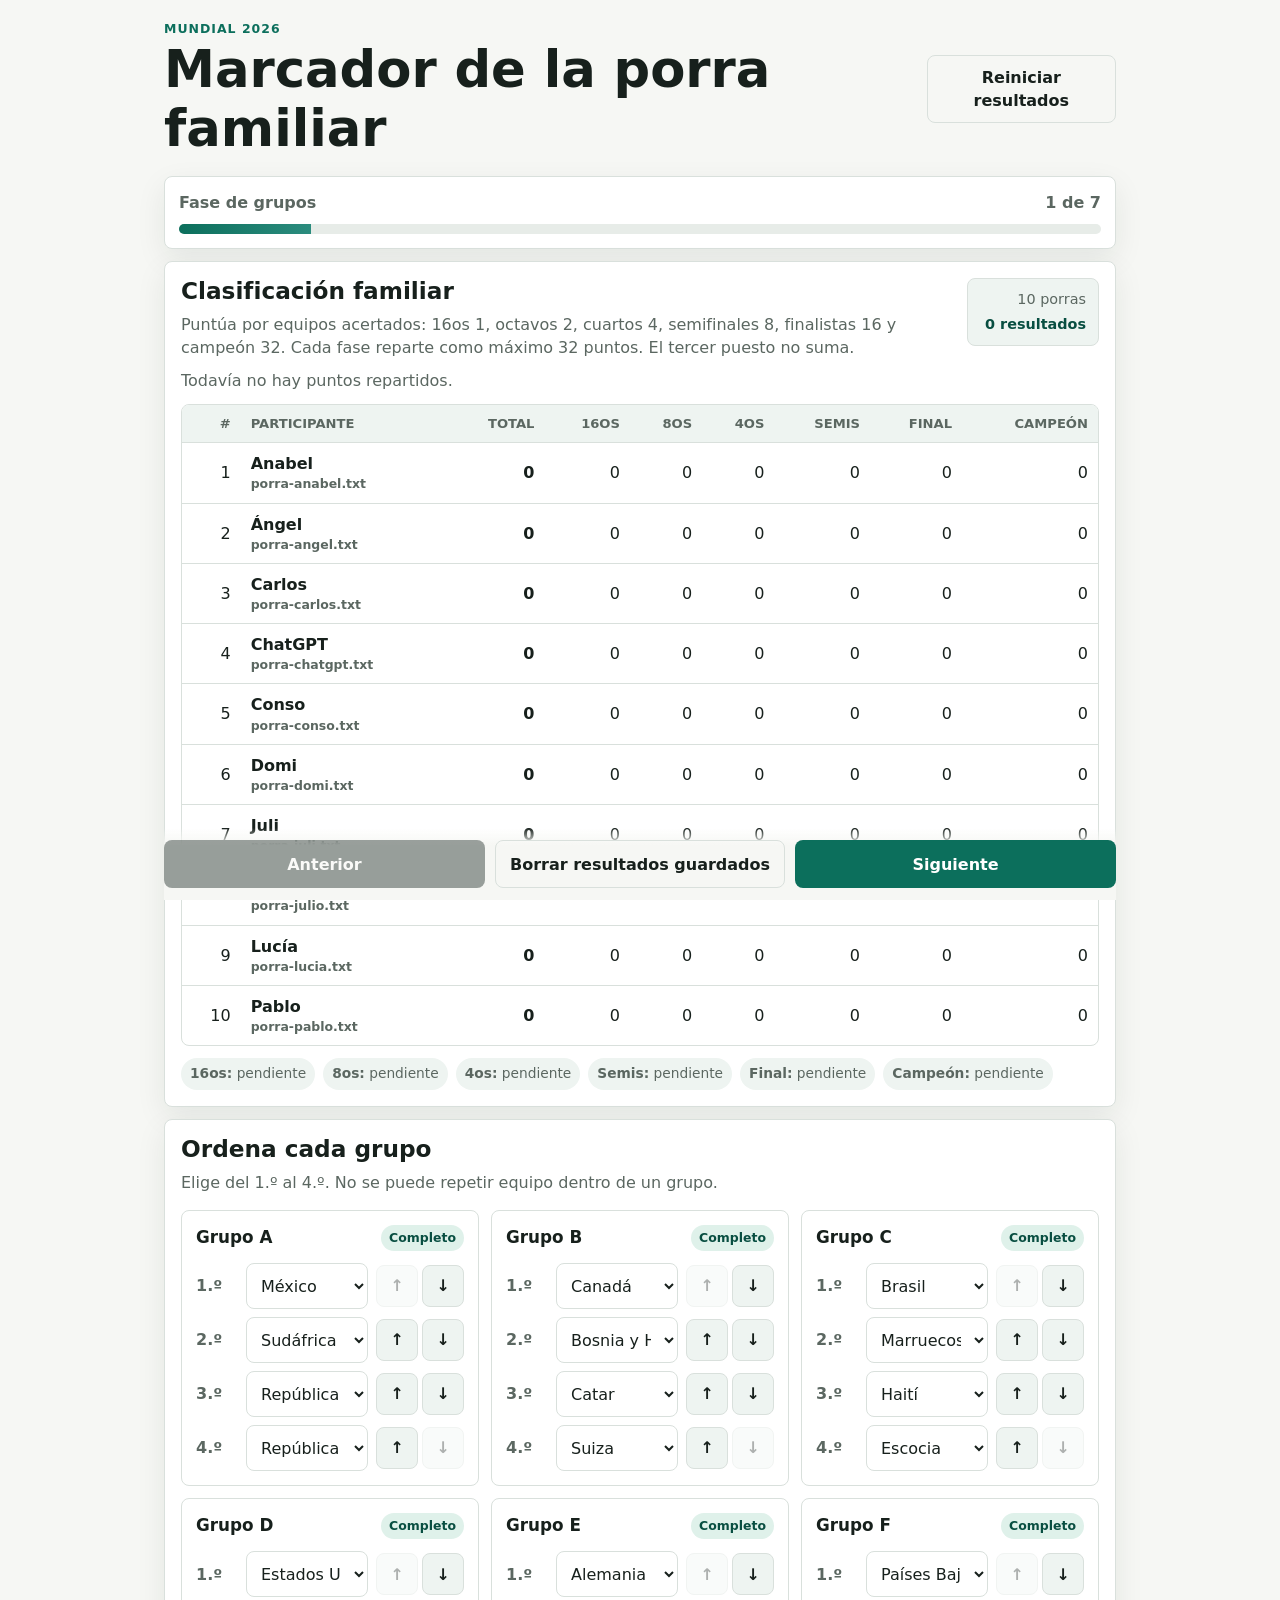
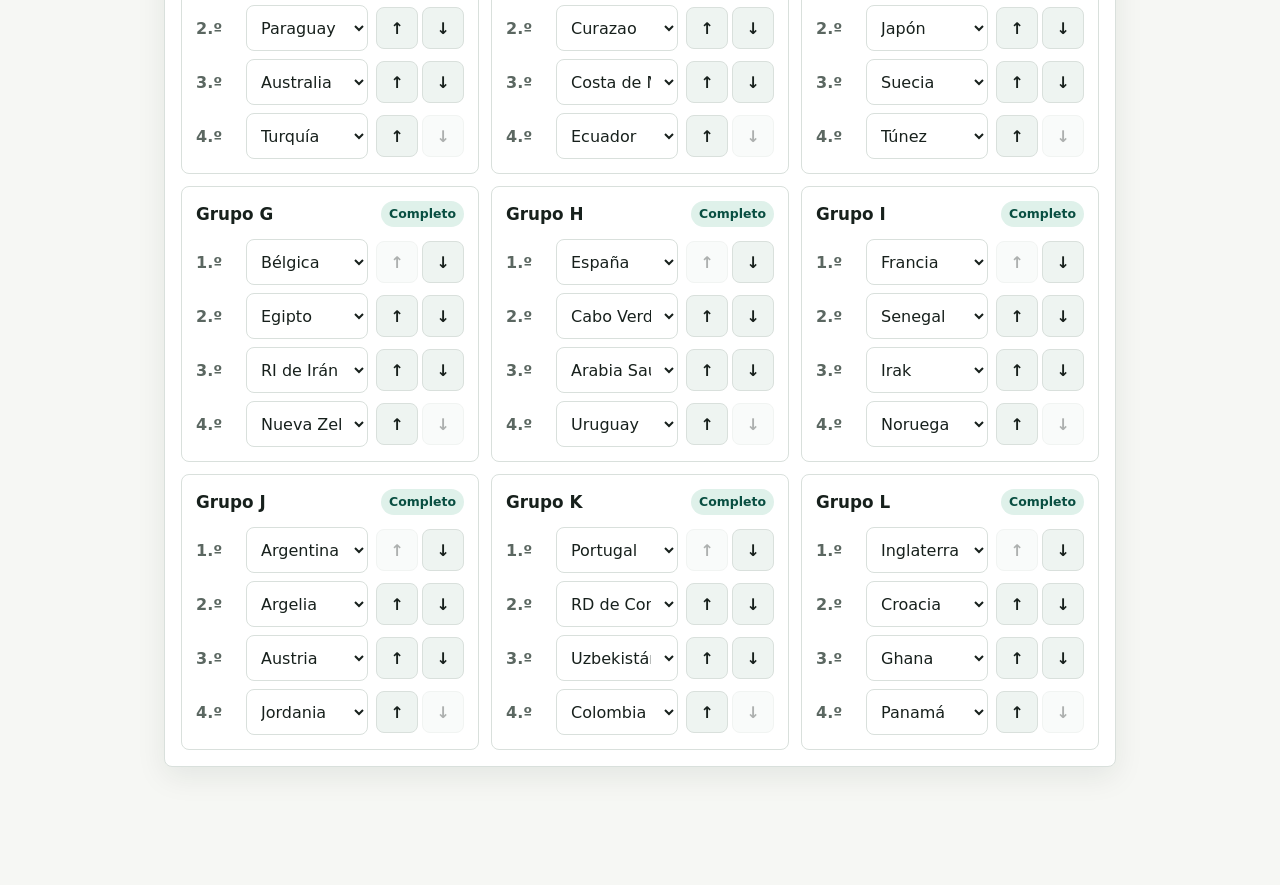
==== index.html @ 690d96e9 "Add family World Cup pool app" ====
<!doctype html>
<html lang="es">
  <head>
    <meta charset="utf-8">
    <meta name="viewport" content="width=device-width, initial-scale=1">
    <title>Porra Mundial 2026</title>
    <link rel="icon" href="data:image/svg+xml,%3Csvg xmlns='http://www.w3.org/2000/svg' viewBox='0 0 64 64'%3E%3Ccircle cx='32' cy='32' r='28' fill='%230c6f5c'/%3E%3Cpath fill='white' d='M20 18h24v28H20z'/%3E%3Cpath fill='%23c7353d' d='M20 18h8v28h-8zM36 18h8v28h-8z'/%3E%3C/svg%3E">
    <link rel="stylesheet" href="styles.css">
  </head>
  <body>
    <div class="app-shell">
      <header class="app-header">
        <div>
          <p class="eyebrow">Mundial 2026</p>
          <h1>Marcador de la porra familiar</h1>
        </div>
        <button id="resetButton" class="button button-ghost" type="button">Reiniciar resultados</button>
      </header>

      <main>
        <section class="progress-panel" aria-label="Progreso">
          <div id="stepLabel" class="step-label"></div>
          <div class="progress-track">
            <div id="progressBar" class="progress-bar"></div>
          </div>
        </section>

        <section id="message" class="message" role="status" aria-live="polite" hidden></section>
        <section id="leaderboard" class="leaderboard-panel" aria-label="Clasificación familiar"></section>
        <section id="app" class="step-content"></section>

        <nav class="nav-actions" aria-label="Navegación de la porra">
          <button id="prevButton" class="button button-secondary" type="button">Anterior</button>
          <button id="clearStorageButton" class="button button-ghost" type="button">Borrar resultados guardados</button>
          <button id="nextButton" class="button button-primary" type="button">Siguiente</button>
        </nav>
      </main>
    </div>

    <script src="forecasts.js"></script>
    <script src="app.js"></script>
  </body>
</html>
---- styles.css ----
:root {
  color-scheme: light;
  --bg: #f6f7f4;
  --surface: #ffffff;
  --surface-strong: #eef4f1;
  --ink: #17201c;
  --muted: #5b6761;
  --line: #d9e0dc;
  --primary: #0c6f5c;
  --primary-dark: #084e41;
  --accent: #c7353d;
  --warning: #9a5a00;
  --warning-bg: #fff4df;
  --shadow: 0 10px 30px rgba(17, 32, 27, 0.08);
}

* {
  box-sizing: border-box;
}

body {
  margin: 0;
  background: var(--bg);
  color: var(--ink);
  font-family: system-ui, -apple-system, BlinkMacSystemFont, "Segoe UI", sans-serif;
  font-size: 16px;
  line-height: 1.45;
}

button,
select,
textarea {
  font: inherit;
}

.app-shell {
  width: min(100%, 980px);
  margin: 0 auto;
  padding: 20px 14px 34px;
}

.app-header {
  display: flex;
  align-items: center;
  justify-content: space-between;
  gap: 14px;
  margin-bottom: 18px;
}

.eyebrow {
  margin: 0 0 2px;
  color: var(--primary);
  font-size: 0.78rem;
  font-weight: 800;
  letter-spacing: 0.08em;
  text-transform: uppercase;
}

h1,
h2,
h3 {
  margin: 0;
  line-height: 1.15;
}

h1 {
  font-size: clamp(1.8rem, 7vw, 3.2rem);
}

h2 {
  margin-bottom: 8px;
  font-size: 1.45rem;
}

h3 {
  font-size: 1.05rem;
}

.intro-text,
.hint {
  color: var(--muted);
}

.progress-panel,
.step-content,
.message,
.leaderboard-panel {
  background: var(--surface);
  border: 1px solid var(--line);
  border-radius: 8px;
  box-shadow: var(--shadow);
}

.progress-panel {
  padding: 14px;
  margin-bottom: 12px;
}

.step-label {
  display: flex;
  justify-content: space-between;
  gap: 10px;
  color: var(--muted);
  font-weight: 700;
}

.progress-track {
  height: 10px;
  overflow: hidden;
  margin-top: 10px;
  background: #e7ece8;
  border-radius: 999px;
}

.progress-bar {
  width: 0;
  height: 100%;
  background: linear-gradient(90deg, var(--primary), #2b8c7e);
  transition: width 180ms ease;
}

.message {
  margin-bottom: 12px;
  padding: 12px 14px;
  color: var(--warning);
  background: var(--warning-bg);
  border-color: #f0d49a;
  font-weight: 700;
}

.message.success {
  color: var(--primary-dark);
  background: #e6f5ef;
  border-color: #b8ddd1;
}

.step-content {
  padding: 16px;
}

.leaderboard-panel {
  padding: 16px;
  margin-bottom: 12px;
}

.leaderboard-head {
  display: flex;
  align-items: flex-start;
  justify-content: space-between;
  gap: 14px;
  margin-bottom: 10px;
}

.leaderboard-head p {
  margin: 6px 0 0;
}

.score-status {
  display: grid;
  gap: 4px;
  min-width: 132px;
  padding: 10px 12px;
  border: 1px solid var(--line);
  border-radius: 8px;
  background: var(--surface-strong);
  color: var(--muted);
  text-align: right;
  font-size: 0.9rem;
}

.score-status strong {
  color: var(--primary-dark);
}

.leader-note {
  margin: 8px 0 12px;
  color: var(--primary-dark);
}

.muted-note {
  color: var(--muted);
}

.score-table-wrap {
  overflow-x: auto;
  border: 1px solid var(--line);
  border-radius: 8px;
}

.score-table {
  width: 100%;
  min-width: 720px;
  border-collapse: collapse;
}

.score-table th,
.score-table td {
  padding: 9px 10px;
  border-bottom: 1px solid var(--line);
  text-align: right;
  white-space: nowrap;
}

.score-table th {
  background: var(--surface-strong);
  color: var(--muted);
  font-size: 0.82rem;
  text-transform: uppercase;
}

.score-table th:nth-child(2),
.score-table td:nth-child(2) {
  text-align: left;
}

.score-table tr:last-child td {
  border-bottom: 0;
}

.file-name {
  display: block;
  color: var(--muted);
  font-size: 0.78rem;
  font-weight: 600;
}

.known-teams {
  display: flex;
  flex-wrap: wrap;
  gap: 8px;
  margin-top: 12px;
}

.known-teams span {
  padding: 6px 9px;
  border-radius: 999px;
  background: #eef4f1;
  color: var(--muted);
  font-size: 0.86rem;
}

.phase-head {
  display: flex;
  align-items: flex-start;
  justify-content: space-between;
  gap: 12px;
  margin-bottom: 16px;
}

.phase-head p {
  margin: 6px 0 0;
}

.group-grid,
.match-grid,
.thirds-grid {
  display: grid;
  gap: 12px;
}

.group-grid {
  grid-template-columns: repeat(auto-fit, minmax(260px, 1fr));
}

.card,
.match-card {
  border: 1px solid var(--line);
  border-radius: 8px;
  background: var(--surface);
}

.card {
  padding: 14px;
}

.group-title {
  display: flex;
  align-items: center;
  justify-content: space-between;
  margin-bottom: 12px;
}

.complete-badge {
  min-width: 82px;
  padding: 4px 8px;
  border-radius: 999px;
  background: #edf0ee;
  color: var(--muted);
  font-size: 0.78rem;
  font-weight: 800;
  text-align: center;
}

.complete-badge.ok {
  background: #dff1ea;
  color: var(--primary-dark);
}

.rank-row {
  display: grid;
  grid-template-columns: 42px 1fr auto;
  align-items: center;
  gap: 8px;
  margin-top: 8px;
}

.rank-number {
  color: var(--muted);
  font-weight: 800;
}

select {
  width: 100%;
  min-height: 46px;
  padding: 8px 10px;
  border: 1px solid var(--line);
  border-radius: 8px;
  background: var(--surface);
  color: var(--ink);
}

.mini-actions {
  display: flex;
  gap: 4px;
}

.icon-button {
  width: 42px;
  height: 42px;
  border: 1px solid var(--line);
  border-radius: 8px;
  background: var(--surface-strong);
  color: var(--ink);
  cursor: pointer;
  font-weight: 900;
}

.icon-button:disabled {
  cursor: not-allowed;
  opacity: 0.35;
}

.thirds-grid {
  grid-template-columns: repeat(auto-fit, minmax(220px, 1fr));
}

.third-option {
  display: flex;
  align-items: center;
  gap: 10px;
  min-height: 58px;
  padding: 12px;
  border: 1px solid var(--line);
  border-radius: 8px;
  background: var(--surface);
  cursor: pointer;
}

.third-option input {
  width: 22px;
  height: 22px;
  accent-color: var(--primary);
}

.third-option.selected {
  border-color: var(--primary);
  background: #e6f5ef;
}

.counter {
  display: inline-flex;
  align-items: center;
  justify-content: center;
  min-width: 54px;
  height: 36px;
  padding: 0 10px;
  border-radius: 999px;
  background: var(--surface-strong);
  color: var(--primary-dark);
  font-weight: 900;
}

.assignment-note {
  margin: 12px 0 0;
  padding: 12px;
  border-radius: 8px;
  background: var(--warning-bg);
  color: var(--warning);
  font-weight: 700;
}

.match-grid {
  grid-template-columns: repeat(auto-fit, minmax(250px, 1fr));
}

.match-card {
  overflow: hidden;
}

.match-meta {
  padding: 10px 12px;
  background: var(--surface-strong);
  color: var(--muted);
  font-size: 0.88rem;
  font-weight: 800;
}

.team-choice {
  display: block;
  width: 100%;
  min-height: 58px;
  padding: 14px 12px;
  border: 0;
  border-top: 1px solid var(--line);
  background: var(--surface);
  color: var(--ink);
  text-align: left;
  cursor: pointer;
}

.team-choice.selected {
  background: #dff1ea;
  color: var(--primary-dark);
  font-weight: 900;
}

.team-choice:disabled {
  color: #8c9691;
  cursor: not-allowed;
}

.summary-box {
  width: 100%;
  min-height: 420px;
  margin-top: 12px;
  padding: 14px;
  border: 1px solid var(--line);
  border-radius: 8px;
  resize: vertical;
  color: var(--ink);
  background: #fbfcfb;
  white-space: pre;
}

.summary-actions {
  display: flex;
  flex-wrap: wrap;
  gap: 10px;
  margin-top: 4px;
}

.nav-actions {
  position: sticky;
  bottom: 0;
  display: grid;
  grid-template-columns: 1fr auto 1fr;
  gap: 10px;
  margin-top: 12px;
  padding: 12px 0 max(12px, env(safe-area-inset-bottom));
  background: linear-gradient(180deg, rgba(246, 247, 244, 0), var(--bg) 24%);
}

.button {
  min-height: 48px;
  padding: 10px 14px;
  border: 1px solid transparent;
  border-radius: 8px;
  cursor: pointer;
  font-weight: 900;
}

.button-primary {
  background: var(--primary);
  color: #fff;
}

.button-primary:hover {
  background: var(--primary-dark);
}

.button-secondary {
  background: #26332e;
  color: #fff;
}

.button-ghost {
  background: transparent;
  border-color: var(--line);
  color: var(--ink);
}

.button:disabled {
  cursor: not-allowed;
  opacity: 0.45;
}

@media (max-width: 640px) {
  .app-shell {
    padding: 14px 10px 24px;
  }

  .app-header {
    align-items: stretch;
    flex-direction: column;
  }

  .phase-head {
    flex-direction: column;
  }

  .leaderboard-head {
    flex-direction: column;
  }

  .score-status {
    width: 100%;
    text-align: left;
  }

  .step-content {
    padding: 12px;
  }

  .rank-row {
    grid-template-columns: 38px 1fr;
  }

  .mini-actions {
    grid-column: 2;
  }

  .icon-button {
    flex: 1;
  }

  .nav-actions {
    grid-template-columns: 1fr 1fr;
  }

  .summary-actions .button {
    flex: 1 1 100%;
  }

  .summary-box {
    min-height: 300px;
  }

  #clearStorageButton {
    grid-column: 1 / -1;
    order: 3;
  }
}
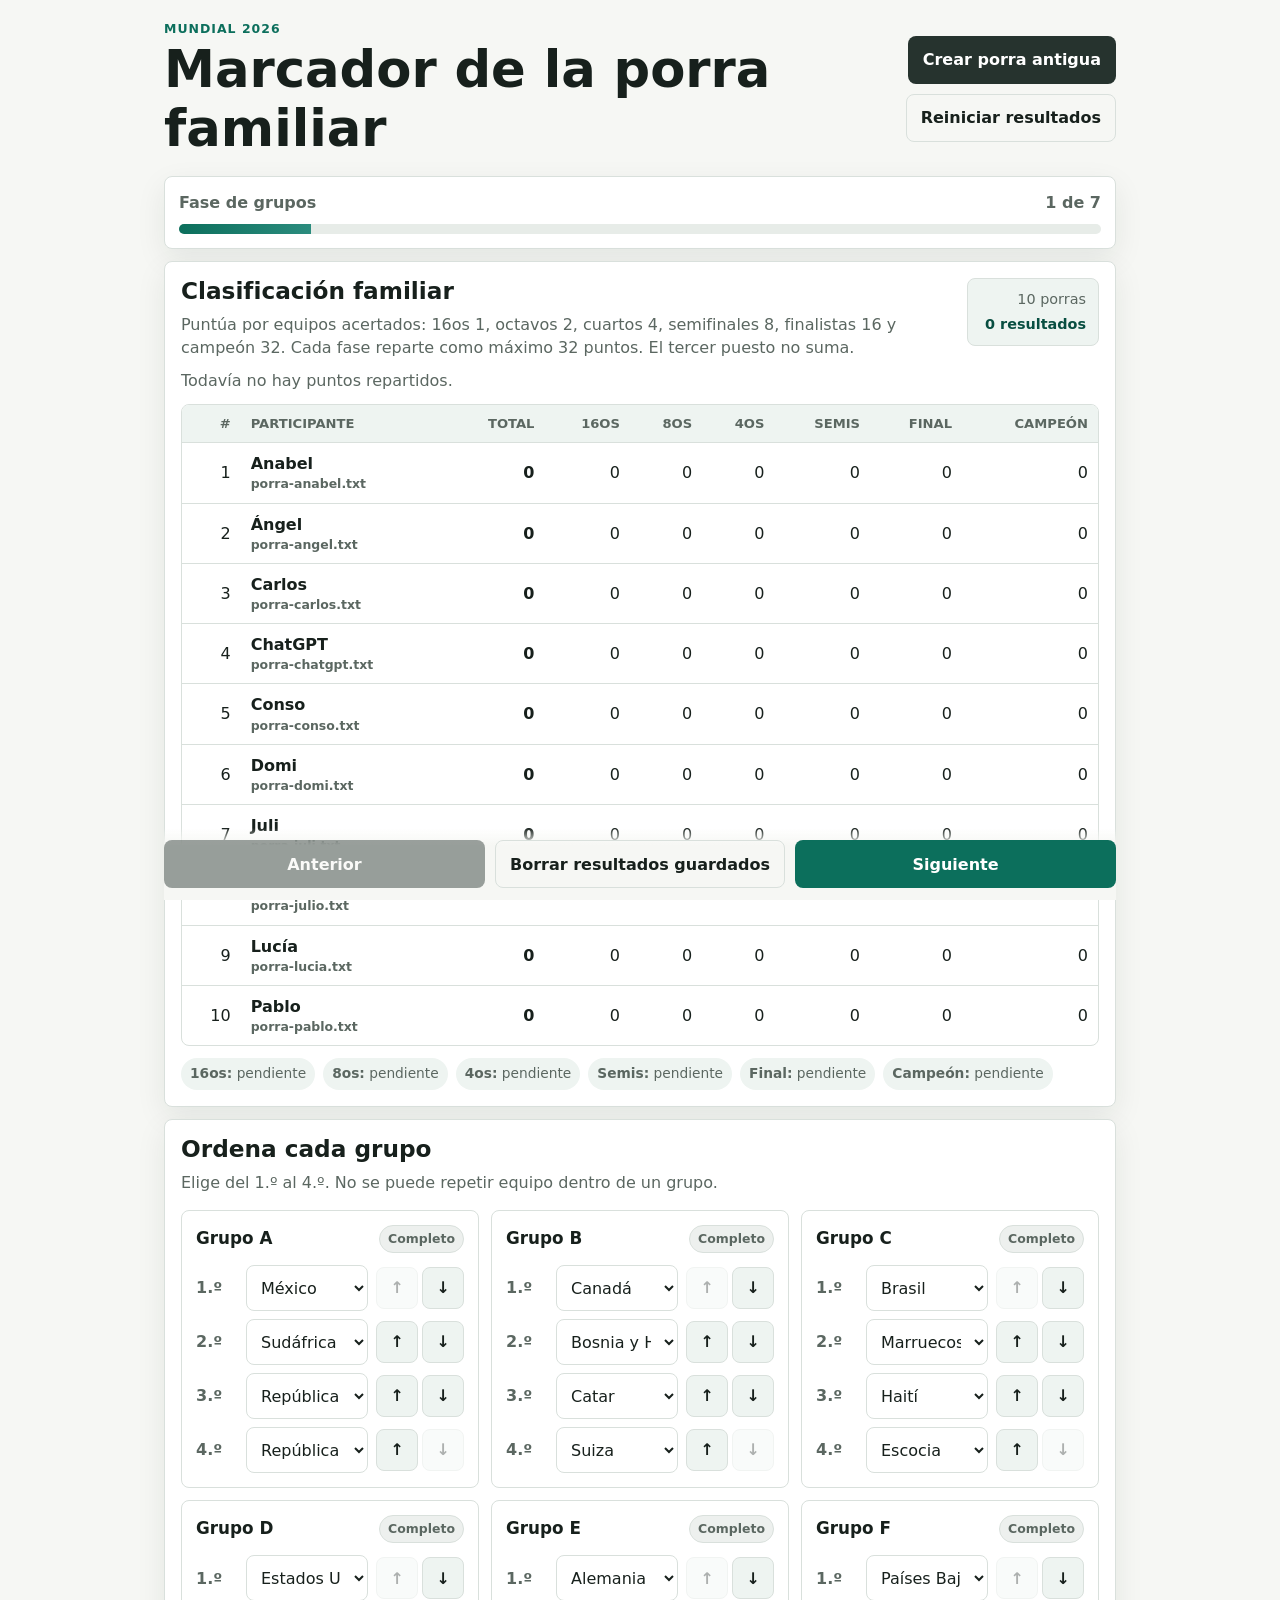
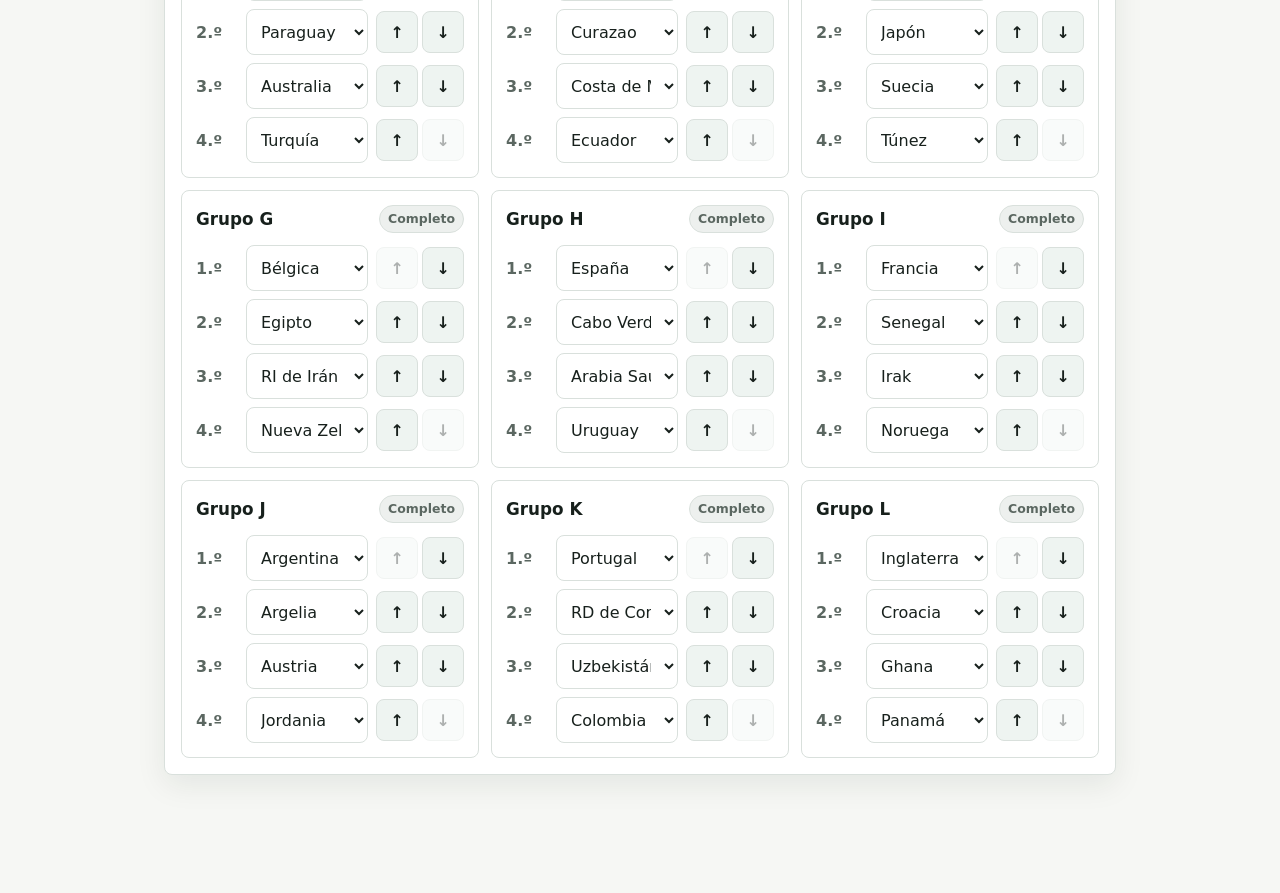
==== commit 59a53738: "Fuerza recarga de assets en Pages" ====
--- a/index.html
+++ b/index.html
@@ -5,7 +5,7 @@
     <meta name="viewport" content="width=device-width, initial-scale=1">
     <title>Porra Mundial 2026</title>
     <link rel="icon" href="data:image/svg+xml,%3Csvg xmlns='http://www.w3.org/2000/svg' viewBox='0 0 64 64'%3E%3Ccircle cx='32' cy='32' r='28' fill='%230c6f5c'/%3E%3Cpath fill='white' d='M20 18h24v28H20z'/%3E%3Cpath fill='%23c7353d' d='M20 18h8v28h-8zM36 18h8v28h-8z'/%3E%3C/svg%3E">
-    <link rel="stylesheet" href="styles.css">
+    <link rel="stylesheet" href="styles.css?v=20260611-2">
   </head>
   <body>
     <div class="app-shell">
@@ -14,7 +14,10 @@
           <p class="eyebrow">Mundial 2026</p>
           <h1>Marcador de la porra familiar</h1>
         </div>
-        <button id="resetButton" class="button button-ghost" type="button">Reiniciar resultados</button>
+        <div class="header-actions">
+          <a class="button button-secondary link-button" href="crear-porra.html">Crear porra antigua</a>
+          <button id="resetButton" class="button button-ghost" type="button">Reiniciar resultados</button>
+        </div>
       </header>
 
       <main>
@@ -37,7 +40,7 @@
       </main>
     </div>
 
-    <script src="forecasts.js"></script>
-    <script src="app.js"></script>
+    <script src="forecasts.js?v=20260611-2"></script>
+    <script src="app.js?v=20260611-2"></script>
   </body>
 </html>
--- a/styles.css
+++ b/styles.css
@@ -47,6 +47,13 @@
   margin-bottom: 18px;
 }
 
+.header-actions {
+  display: flex;
+  flex-wrap: wrap;
+  justify-content: flex-end;
+  gap: 10px;
+}
+
 .eyebrow {
   margin: 0 0 2px;
   color: var(--primary);
@@ -283,17 +290,30 @@
 .complete-badge {
   min-width: 82px;
   padding: 4px 8px;
+  border: 1px solid var(--line);
   border-radius: 999px;
   background: #edf0ee;
   color: var(--muted);
+  cursor: pointer;
   font-size: 0.78rem;
   font-weight: 800;
   text-align: center;
 }
 
 .complete-badge.ok {
+  border-color: #b8ddd1;
   background: #dff1ea;
   color: var(--primary-dark);
+}
+
+.complete-badge:hover {
+  border-color: var(--primary);
+  color: var(--primary-dark);
+}
+
+.complete-badge:disabled {
+  cursor: not-allowed;
+  opacity: 0.45;
 }
 
 .rank-row {
@@ -461,12 +481,16 @@
 }
 
 .button {
+  display: inline-flex;
+  align-items: center;
+  justify-content: center;
   min-height: 48px;
   padding: 10px 14px;
   border: 1px solid transparent;
   border-radius: 8px;
   cursor: pointer;
   font-weight: 900;
+  text-decoration: none;
 }
 
 .button-primary {
@@ -504,6 +528,14 @@
     flex-direction: column;
   }
 
+  .header-actions {
+    justify-content: stretch;
+  }
+
+  .header-actions .button {
+    flex: 1 1 100%;
+  }
+
   .phase-head {
     flex-direction: column;
   }
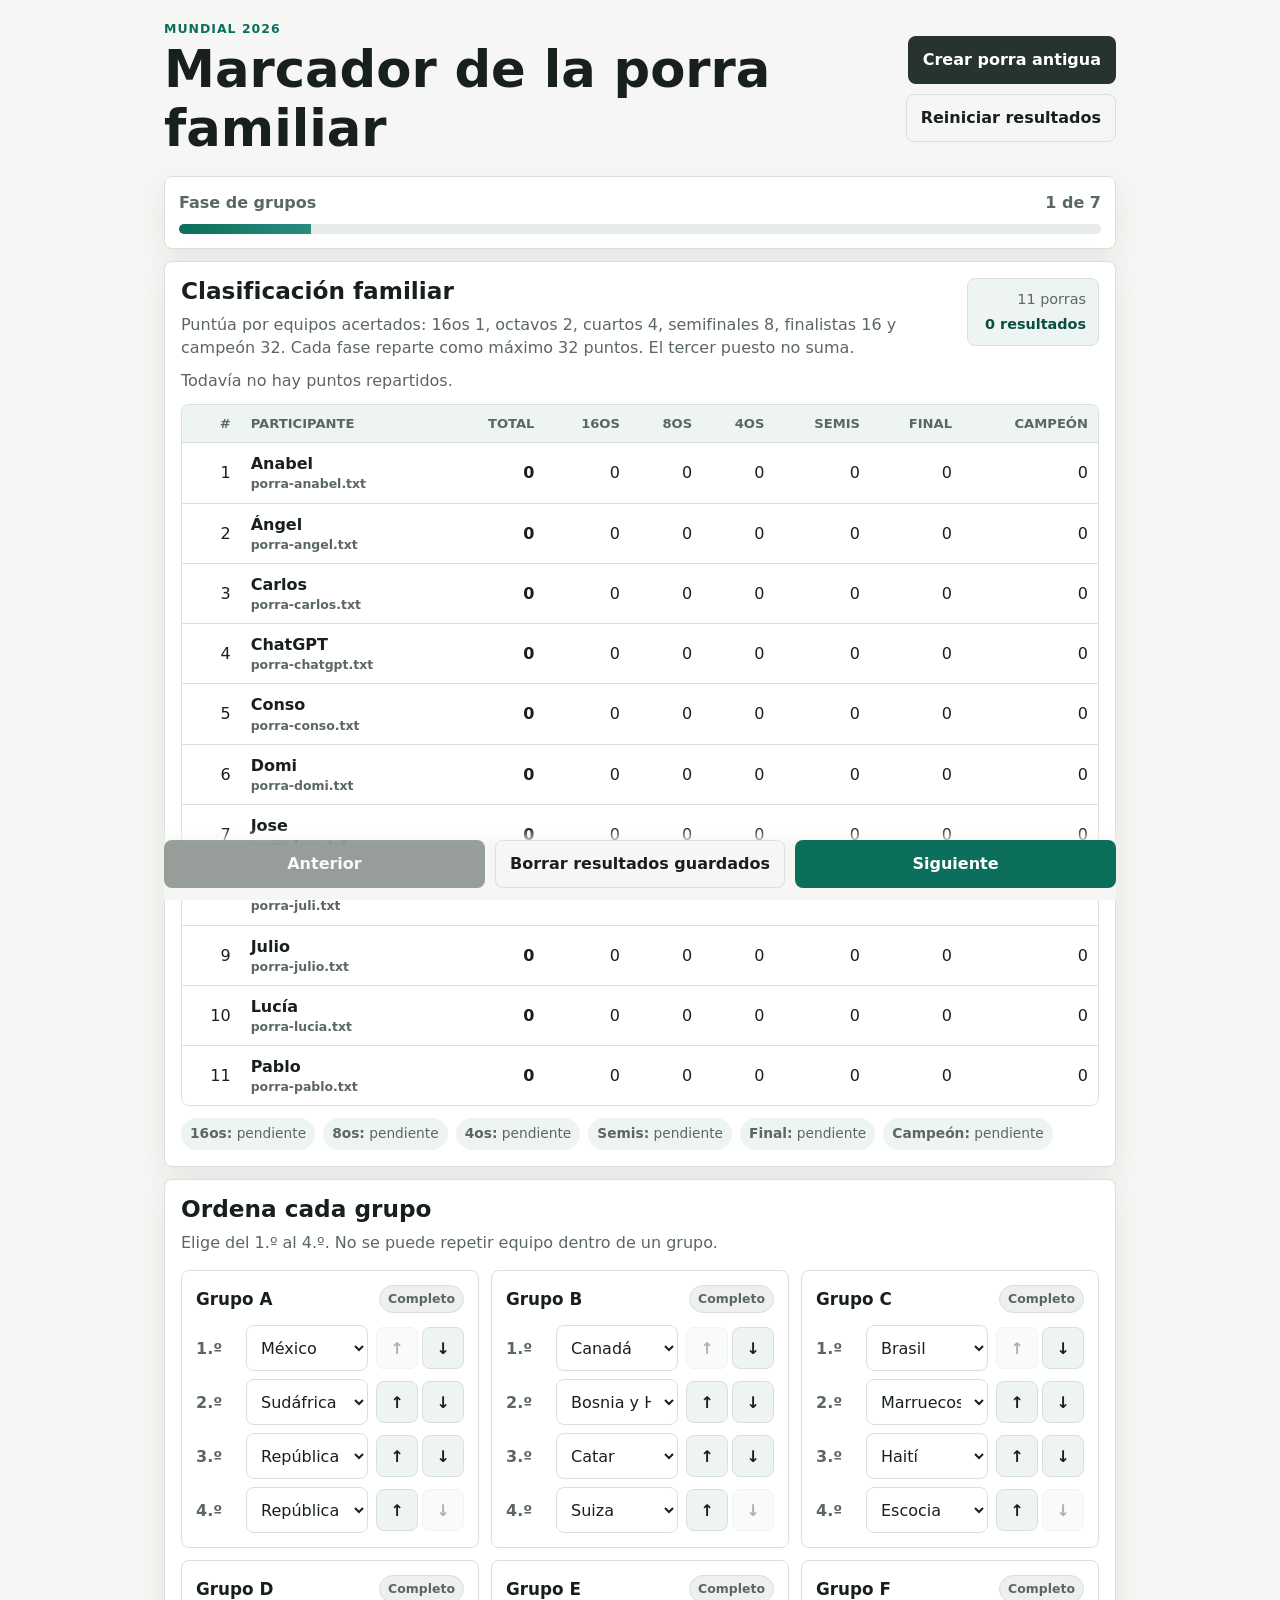
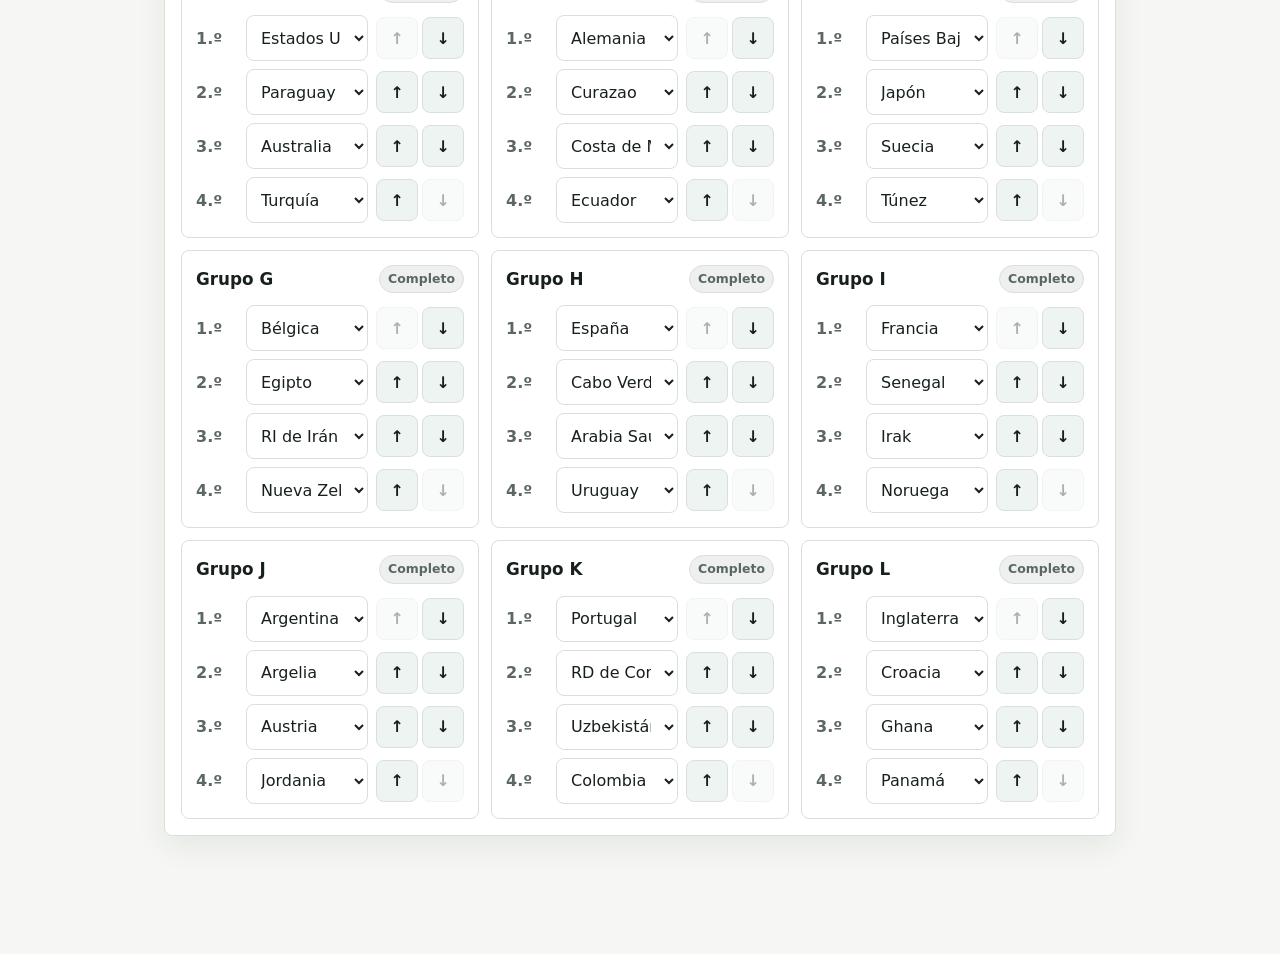
==== commit aeae8612: "Añade la porra de Jose" ====
--- a/index.html
+++ b/index.html
@@ -40,7 +40,7 @@
       </main>
     </div>
 
-    <script src="forecasts.js?v=20260611-2"></script>
+    <script src="forecasts.js?v=20260612-1"></script>
     <script src="app.js?v=20260611-2"></script>
   </body>
 </html>
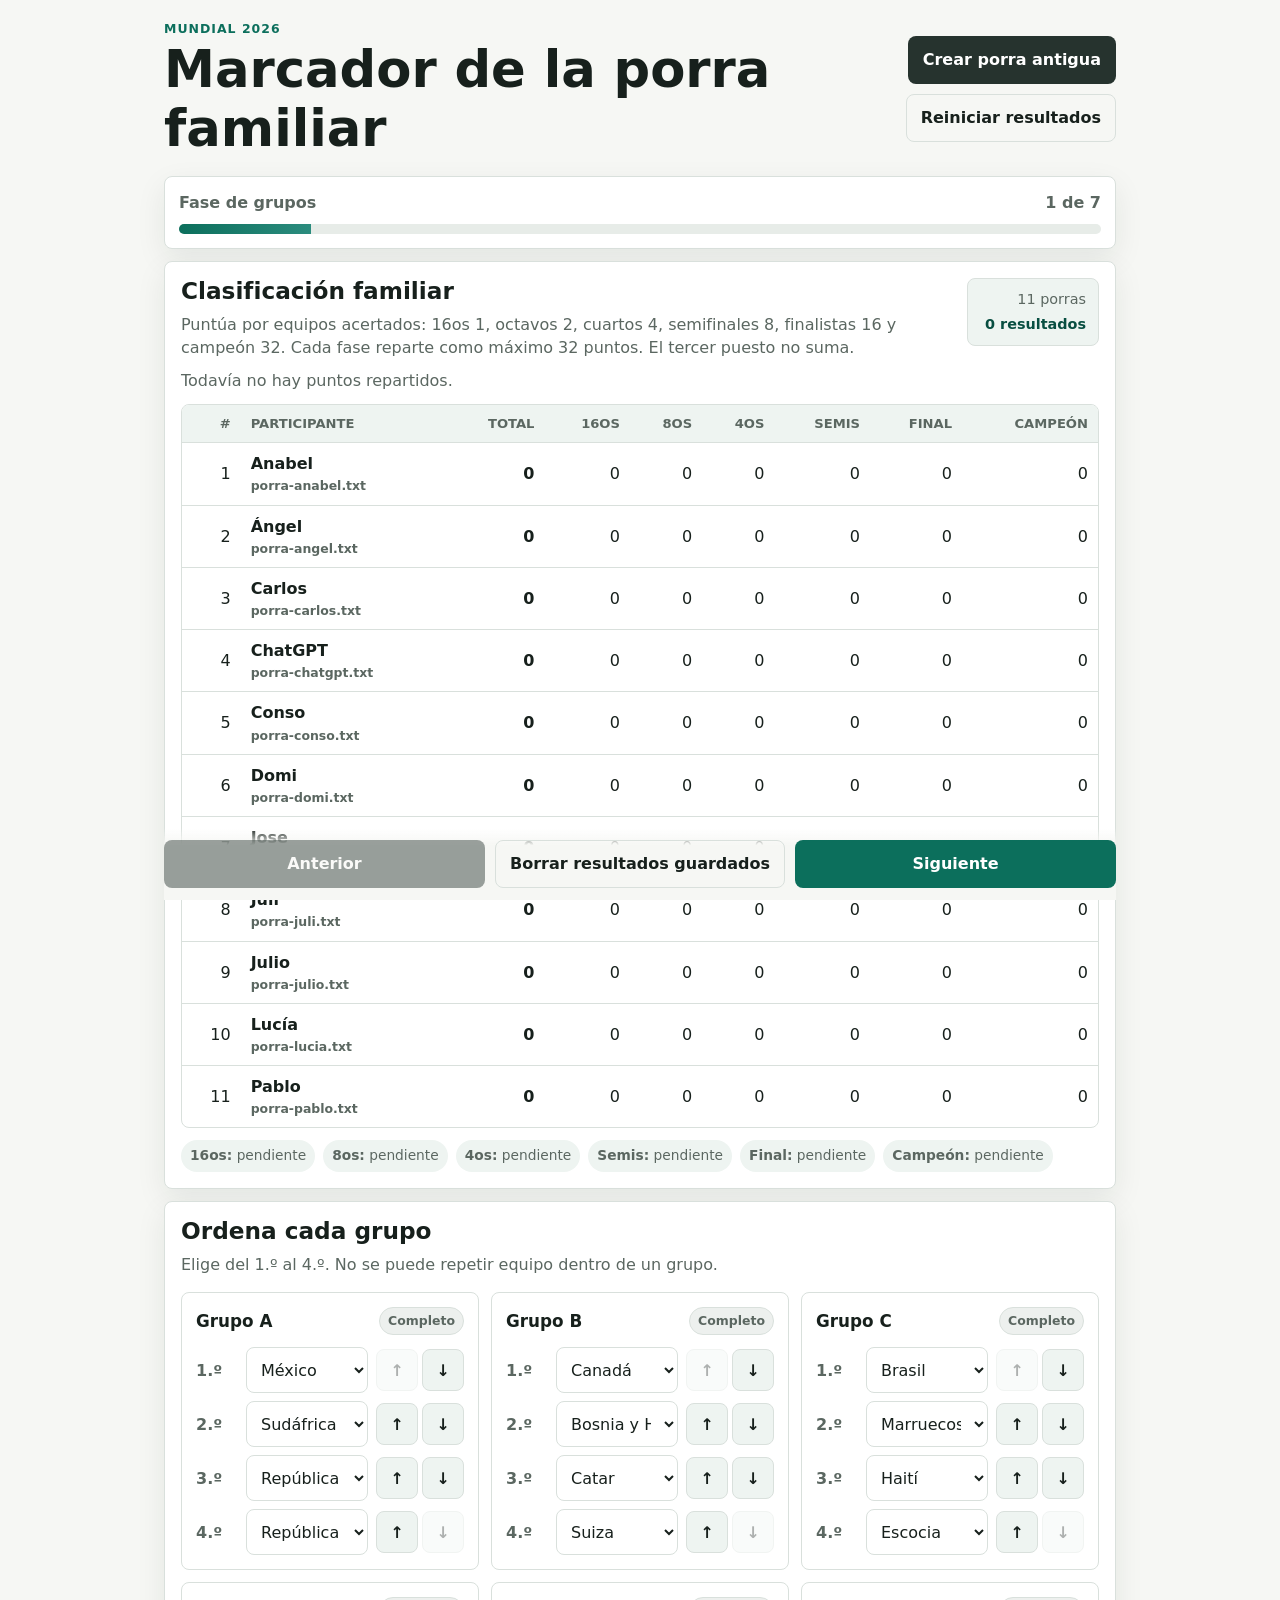
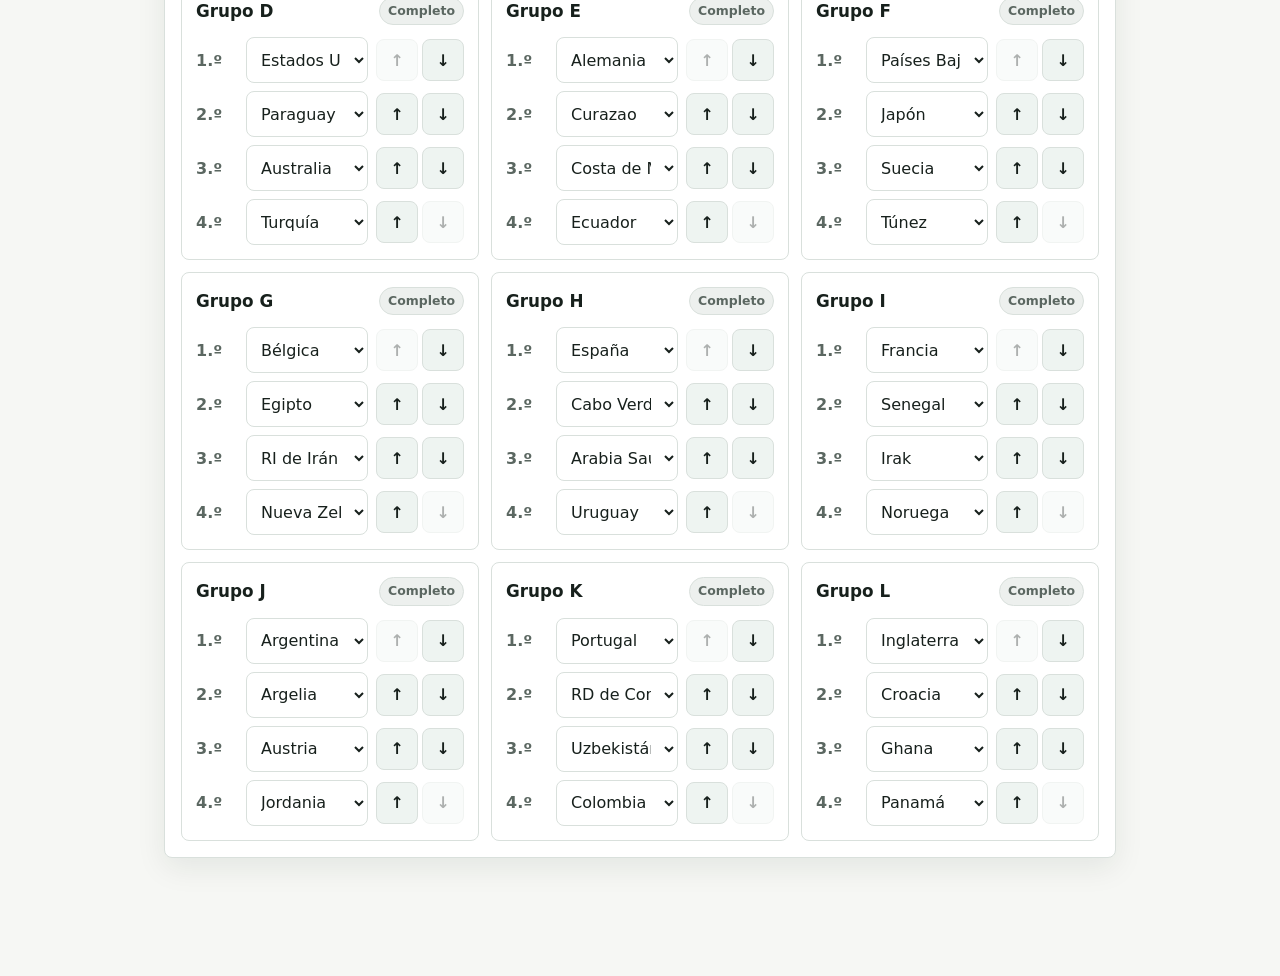
==== commit a0b40198: "Permite ver la porra de cada participante" ====
--- a/index.html
+++ b/index.html
@@ -5,7 +5,7 @@
     <meta name="viewport" content="width=device-width, initial-scale=1">
     <title>Porra Mundial 2026</title>
     <link rel="icon" href="data:image/svg+xml,%3Csvg xmlns='http://www.w3.org/2000/svg' viewBox='0 0 64 64'%3E%3Ccircle cx='32' cy='32' r='28' fill='%230c6f5c'/%3E%3Cpath fill='white' d='M20 18h24v28H20z'/%3E%3Cpath fill='%23c7353d' d='M20 18h8v28h-8zM36 18h8v28h-8z'/%3E%3C/svg%3E">
-    <link rel="stylesheet" href="styles.css?v=20260611-2">
+    <link rel="stylesheet" href="styles.css?v=20260612-2">
   </head>
   <body>
     <div class="app-shell">
@@ -40,7 +40,7 @@
       </main>
     </div>
 
-    <script src="forecasts.js?v=20260612-1"></script>
-    <script src="app.js?v=20260611-2"></script>
+    <script src="forecasts.js?v=20260612-2"></script>
+    <script src="app.js?v=20260612-2"></script>
   </body>
 </html>
--- a/styles.css
+++ b/styles.css
@@ -224,6 +224,30 @@
   border-bottom: 0;
 }
 
+.score-table tr.forecast-row-active td {
+  background: #e6f5ef;
+}
+
+.player-button {
+  display: grid;
+  gap: 2px;
+  width: 100%;
+  padding: 0;
+  border: 0;
+  background: transparent;
+  color: inherit;
+  text-align: left;
+  cursor: pointer;
+}
+
+.player-button:hover strong,
+.player-button[aria-pressed="true"] strong {
+  color: var(--primary-dark);
+  text-decoration: underline;
+  text-decoration-thickness: 2px;
+  text-underline-offset: 3px;
+}
+
 .file-name {
   display: block;
   color: var(--muted);
@@ -326,6 +350,20 @@
 
 .rank-number {
   color: var(--muted);
+  font-weight: 800;
+}
+
+.forecast-rank-row {
+  grid-template-columns: 42px 1fr;
+}
+
+.forecast-rank-team {
+  min-height: 46px;
+  padding: 11px 12px;
+  border: 1px solid #b8ddd1;
+  border-radius: 8px;
+  background: #f3fbf7;
+  color: var(--primary-dark);
   font-weight: 800;
 }
 
@@ -449,6 +487,29 @@
   cursor: not-allowed;
 }
 
+.team-choice.selected:disabled {
+  color: var(--primary-dark);
+}
+
+.forecast-preview-banner {
+  display: flex;
+  align-items: center;
+  justify-content: space-between;
+  gap: 12px;
+  margin-bottom: 14px;
+  padding: 10px 12px;
+  border: 1px solid #b8ddd1;
+  border-radius: 8px;
+  background: #e6f5ef;
+  color: var(--primary-dark);
+}
+
+.forecast-preview-banner .button {
+  min-height: 38px;
+  padding: 7px 10px;
+  background: var(--surface);
+}
+
 .summary-box {
   width: 100%;
   min-height: 420px;
@@ -544,6 +605,11 @@
     flex-direction: column;
   }
 
+  .forecast-preview-banner {
+    align-items: stretch;
+    flex-direction: column;
+  }
+
   .score-status {
     width: 100%;
     text-align: left;
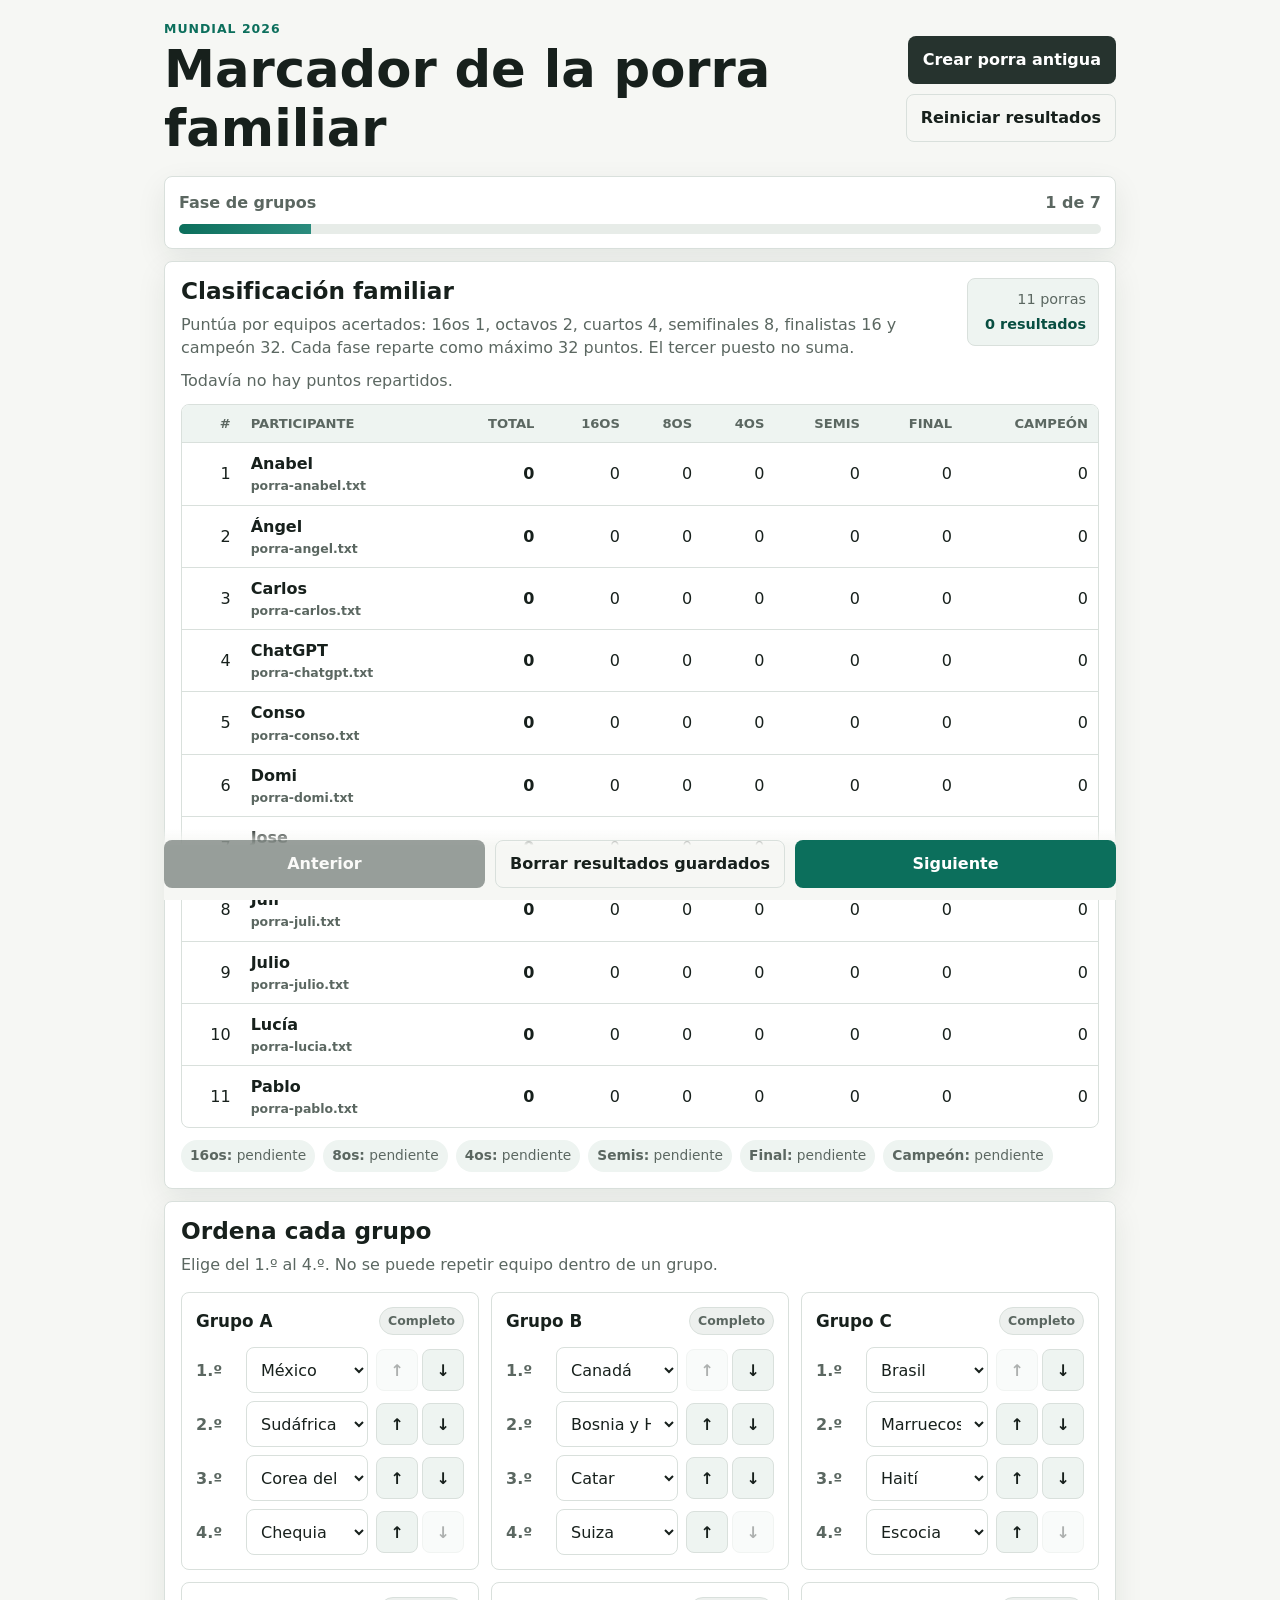
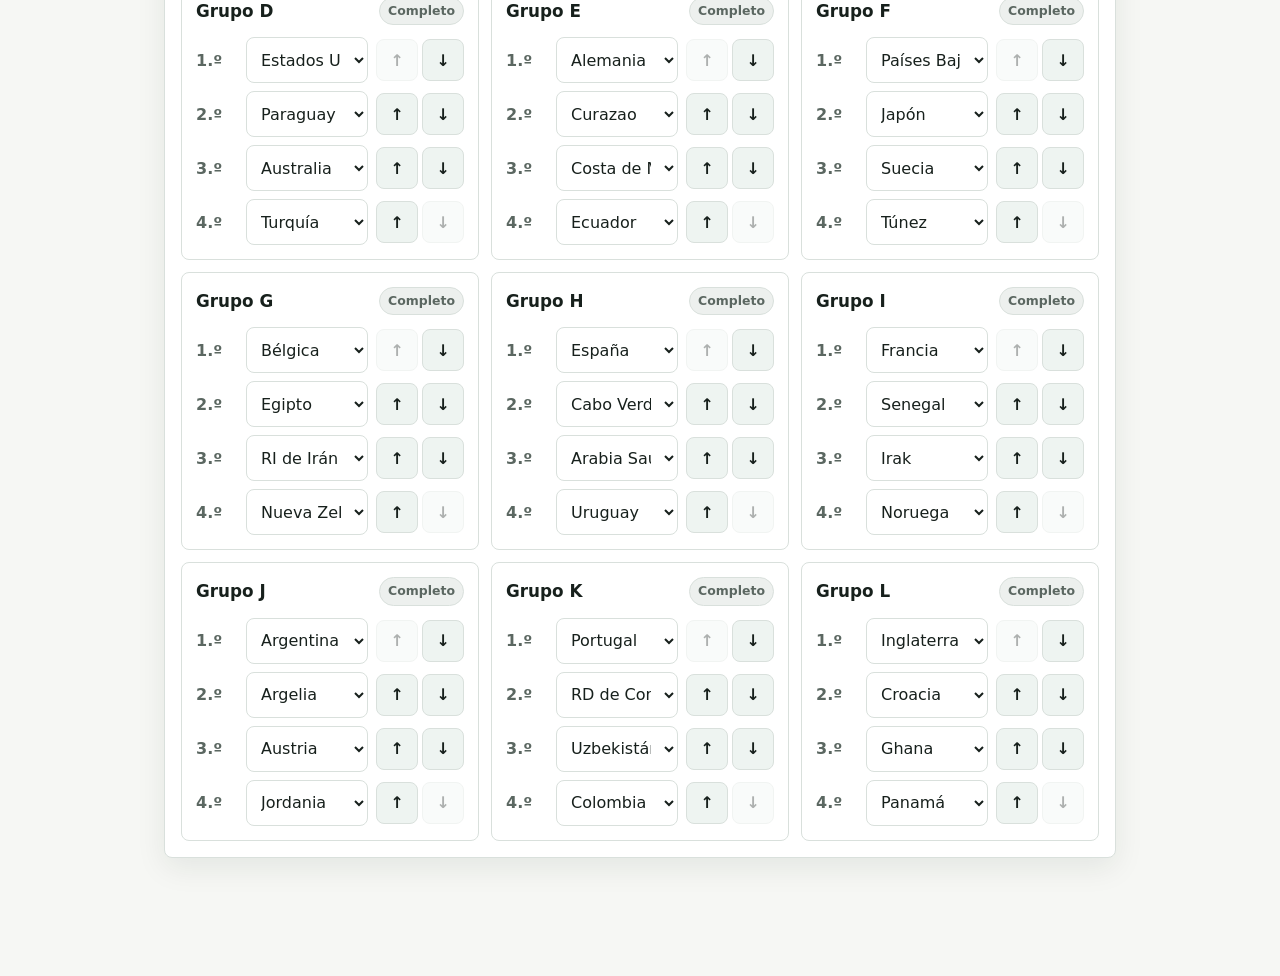
==== commit 7b2e131a: "Acorta nombres de equipos en móvil" ====
--- a/index.html
+++ b/index.html
@@ -41,6 +41,6 @@
     </div>
 
     <script src="forecasts.js?v=20260612-2"></script>
-    <script src="app.js?v=20260612-2"></script>
+    <script src="app.js?v=20260613-2"></script>
   </body>
 </html>
